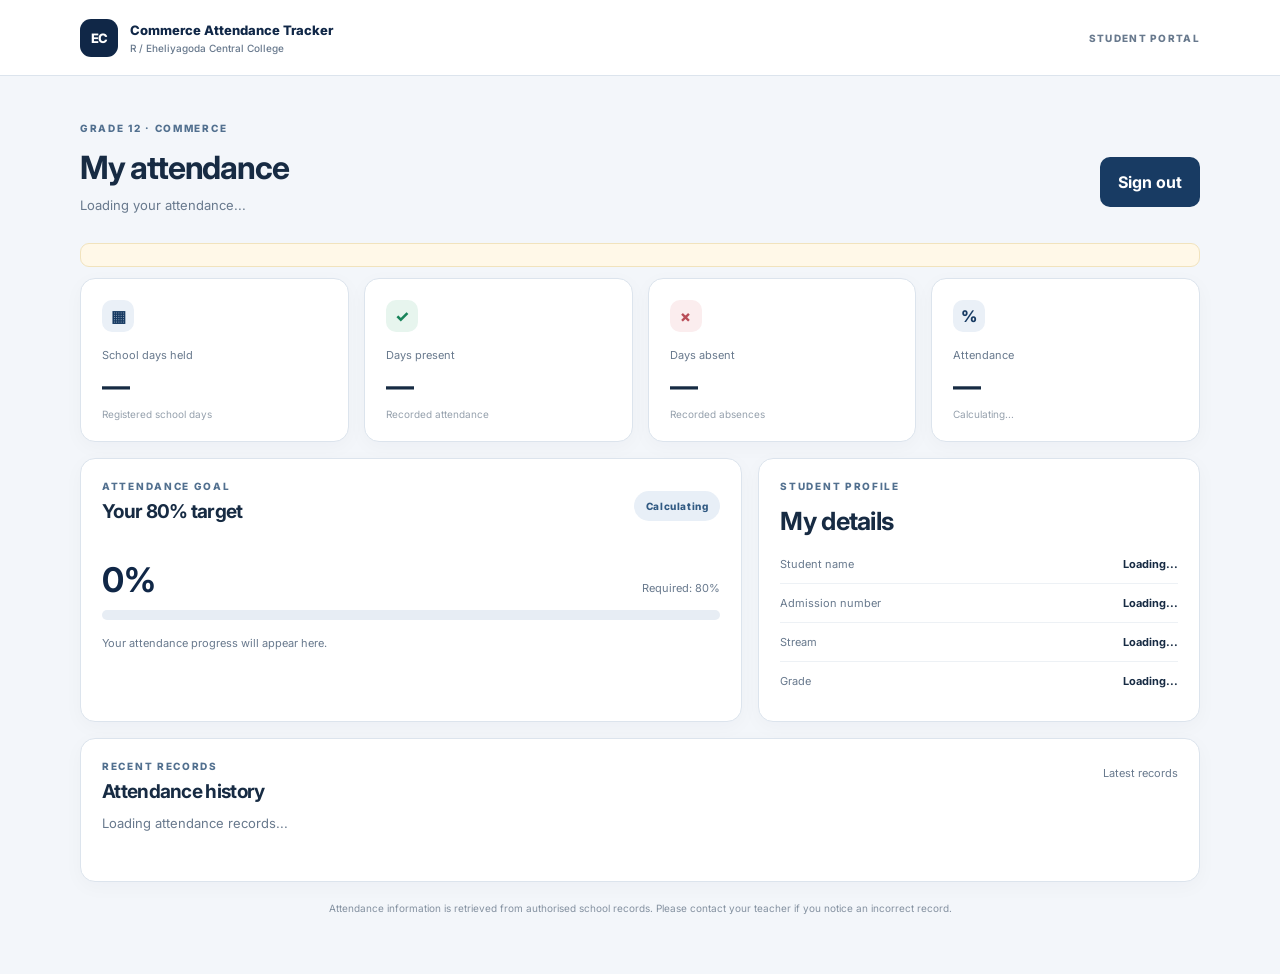
==== dashboard.html @ 5869f2b7 "Add files via upload" ====
<!DOCTYPE html>
<html lang="en">
<head>
  <meta charset="UTF-8">
  <meta name="viewport" content="width=device-width, initial-scale=1.0">
  <title>My Attendance | Commerce Attendance Tracker</title>
  <link rel="stylesheet" href="styles.css">
</head>
<body>
  <header class="topbar">
    <a class="brand-small" href="index.html">
      <span class="brand-mark small">EC</span>
      <span>Commerce Attendance Tracker
        <small>R / Eheliyagoda Central College</small>
      </span>
    </a>
    <span class="portal-label">STUDENT PORTAL</span>
  </header>

  <main class="dashboard-wrap">

    <div class="welcome-row">
      <div>
        <p class="eyebrow dark">GRADE 12 · COMMERCE</p>
        <h1>My attendance</h1>
        <p class="muted" id="welcomeMessage">Loading your attendance...</p>
      </div>
      <button id="logoutButton" class="primary-btn" type="button">
        Sign out
      </button>
    </div>

    <p id="dashboardMessage" class="form-message" role="status"></p>

    <section class="stats-grid">
      <article class="stat-card">
        <span class="stat-icon">▦</span>
        <p class="stat-label">School days held</p>
        <strong id="schoolDays">—</strong>
        <small>Registered school days</small>
      </article>

      <article class="stat-card">
        <span class="stat-icon green">✓</span>
        <p class="stat-label">Days present</p>
        <strong id="presentDays">—</strong>
        <small>Recorded attendance</small>
      </article>

      <article class="stat-card">
        <span class="stat-icon red">×</span>
        <p class="stat-label">Days absent</p>
        <strong id="absentDays">—</strong>
        <small>Recorded absences</small>
      </article>

      <article class="stat-card">
        <span class="stat-icon">%</span>
        <p class="stat-label">Attendance</p>
        <strong id="attendanceRate">—</strong>
        <small id="attendanceSummary">Calculating...</small>
      </article>
    </section>

    <section class="content-grid">

      <article class="panel target-panel">
        <div class="panel-heading">
          <div>
            <p class="eyebrow dark">ATTENDANCE GOAL</p>
            <h2>Your 80% target</h2>
          </div>
          <span class="status-pill" id="targetStatus">Calculating</span>
        </div>

        <div class="progress-meta">
          <strong id="progressPercentage">0%</strong>
          <span>Required: 80%</span>
        </div>

        <div class="progress-track">
          <div class="progress-fill" id="progressFill" style="width:0%"></div>
        </div>

        <p class="muted small-text" id="targetMessage">
          Your attendance progress will appear here.
        </p>
      </article>

      <article class="panel profile-panel">
        <p class="eyebrow dark">STUDENT PROFILE</p>
        <h2>My details</h2>

        <div class="profile-line">
          <span>Student name</span>
          <strong id="studentName">Loading...</strong>
        </div>

        <div class="profile-line">
          <span>Admission number</span>
          <strong id="admissionNumber">Loading...</strong>
        </div>

        <div class="profile-line">
          <span>Stream</span>
          <strong id="studentStream">Loading...</strong>
        </div>

        <div class="profile-line">
          <span>Grade</span>
          <strong id="studentGrade">Loading...</strong>
        </div>
      </article>

    </section>

    <section class="panel history-panel">
      <div class="panel-heading">
        <div>
          <p class="eyebrow dark">RECENT RECORDS</p>
          <h2>Attendance history</h2>
        </div>
        <span class="muted small-text">Latest records</span>
      </div>

      <div id="historyList">
        <p class="muted">Loading attendance records...</p>
      </div>
    </section>

    <p class="disclaimer">
      Attendance information is retrieved from authorised school records.
      Please contact your teacher if you notice an incorrect record.
    </p>

  </main>

  <script type="module">
    import { createClient } from
      "https://esm.sh/@supabase/supabase-js@2";

    const SUPABASE_URL =
      "https://rnbgggtivkdytccpzvsg.supabase.co";

    const SUPABASE_PUBLISHABLE_KEY =
      "sb_publishable_Q0gvzQVL7njaiPGlsafH0g_1SA5qrZt";

    const supabase = createClient(
      SUPABASE_URL,
      SUPABASE_PUBLISHABLE_KEY
    );

    const el = (id) => document.getElementById(id);

    function showMessage(message) {
      el("dashboardMessage").textContent = message;
    }

    function formatDate(dateString) {
      return new Date(dateString + "T00:00:00")
        .toLocaleDateString("en-GB", {
          day: "2-digit",
          month: "short",
          year: "numeric"
        });
    }

    function addHistoryRecord(date, status) {
      const row = document.createElement("div");
      row.className = "history-row";

      const dot = document.createElement("span");
      dot.className =
        "date-dot " + (status === "present" ? "present" : "absent");

      const dateText = document.createElement("span");
      dateText.textContent = formatDate(date);

      const statusText = document.createElement("strong");
      statusText.className =
        status === "present" ? "present-text" : "absent-text";

      statusText.textContent =
        status.charAt(0).toUpperCase() + status.slice(1);

      row.append(dot, dateText, statusText);
      el("historyList").appendChild(row);
    }

    async function loadDashboard() {
      try {
        const { data: sessionData, error: sessionError } =
          await supabase.auth.getSession();

        if (sessionError) throw sessionError;

        const session = sessionData.session;

        if (!session) {
          window.location.replace("index.html");
          return;
        }

        const user = session.user;

        const { data: student, error: studentError } =
          await supabase
            .from("students")
            .select("full_name, admission_number, grade, stream")
            .eq("auth_user_id", user.id)
            .maybeSingle();

        if (studentError) throw studentError;

        if (!student) {
          throw new Error("Student profile not found. Please contact your teacher.");
        }

        el("studentName").textContent = student.full_name;
        el("admissionNumber").textContent = student.admission_number;
        el("studentStream").textContent = student.stream;
        el("studentGrade").textContent = student.grade;
        el("welcomeMessage").textContent =
          "Welcome, " + student.full_name + ". Here is your attendance overview.";

        const [daysResult, attendanceResult] = await Promise.all([
          supabase
            .from("school_days")
            .select("school_date")
            .eq("is_school_day", true),

          supabase
            .from("attendance")
            .select("school_date, status")
            .eq("student_id", (
              await supabase
                .from("students")
                .select("id")
                .eq("auth_user_id", user.id)
                .single()
            ).data.id)
            .order("school_date", { ascending: false })
        ]);

        if (daysResult.error) throw daysResult.error;
        if (attendanceResult.error) throw attendanceResult.error;

        const days = daysResult.data || [];
        const records = attendanceResult.data || [];

        const present = records.filter(
          record => record.status === "present"
        ).length;

        const absent = records.filter(
          record => record.status === "absent"
        ).length;

        const totalDays = days.length;

        const percentage = totalDays > 0
          ? (present / totalDays) * 100
          : 0;

        const roundedPercentage = Math.round(percentage);

        el("schoolDays").textContent = totalDays;
        el("presentDays").textContent = present;
        el("absentDays").textContent = absent;
        el("attendanceRate").textContent =
          roundedPercentage + "%";

        el("attendanceSummary").textContent =
          present + " of " + totalDays + " school days";

        el("progressPercentage").textContent =
          roundedPercentage + "%";

        el("progressFill").style.width =
          Math.min(percentage, 100) + "%";

        if (totalDays === 0) {
          el("targetStatus").textContent = "No school days";
          el("targetMessage").textContent =
            "School days have not been registered yet.";
        } else if (percentage >= 80) {
          el("targetStatus").textContent = "Target reached";
          el("targetMessage").textContent =
            "You have reached the 80% attendance target.";
        } else {
          el("targetStatus").textContent = "Below target";
          const needed = Math.ceil(
            (0.8 * totalDays - present) / 0.2
          );

          el("targetMessage").textContent =
            "You need approximately " + Math.max(0, needed) +
            " consecutive present school days to reach 80%, assuming no additional absences.";
        }

        el("historyList").replaceChildren();

        if (records.length === 0) {
          el("historyList").textContent =
            "No attendance records available yet.";
        } else {
          records.slice(0, 10).forEach(record => {
            addHistoryRecord(record.school_date, record.status);
          });
        }

      } catch (error) {
        console.error("Dashboard error:", error);
        showMessage(error.message || "Could not load dashboard data.");
      }
    }

    el("logoutButton").addEventListener("click", async () => {
      el("logoutButton").disabled = true;

      const { error } = await supabase.auth.signOut();

      if (error) {
        showMessage("Could not sign out. Please try again.");
        el("logoutButton").disabled = false;
        return;
      }

      window.location.replace("index.html");
    });

    loadDashboard();
  </script>
</body>
</html>
---- styles.css ----
@import url('https://fonts.googleapis.com/css2?family=Inter:wght@400;500;600;700;800&display=swap');
:root{--navy:#102747;--navy2:#183b63;--blue:#2d5f94;--ink:#172b43;--muted:#68798d;--line:#dce4ed;--bg:#f3f6fa;--white:#fff;--green:#18845a;--red:#b94d58}
*{box-sizing:border-box}body{margin:0;background:var(--bg);color:var(--ink);font-family:Inter,Arial,sans-serif}a{color:inherit;text-decoration:none}
.login-page{min-height:100vh;display:grid;place-items:center;padding:28px}.login-shell{width:min(980px,100%);min-height:590px;display:grid;grid-template-columns:1fr 1fr;background:white;border-radius:24px;overflow:hidden;box-shadow:0 24px 70px #142c481c}
.brand-panel{background:linear-gradient(145deg,#102747,#1d4773);color:white;padding:54px 48px;display:flex;flex-direction:column;align-items:flex-start}.brand-mark{width:58px;height:58px;border:1px solid #ffffff70;border-radius:17px;display:grid;place-items:center;font-weight:800;font-size:20px;letter-spacing:-1px;margin-bottom:48px}.eyebrow{font-size:10px;letter-spacing:1.7px;font-weight:800;color:#d2e0ef;margin:0 0 14px}.eyebrow.dark{color:#52708f}.brand-panel h1{font-size:38px;line-height:1.15;letter-spacing:-1.5px;margin:0 0 18px}.brand-copy{max-width:330px;color:#d4e0ec;line-height:1.8;font-size:14px}.brand-footer{margin-top:auto;font-size:10px;letter-spacing:1.7px;color:#d2e0ef}.login-panel{padding:66px 54px;display:flex;flex-direction:column;justify-content:center}.mobile-brand{display:none;font-size:11px;font-weight:800;color:var(--navy);margin-bottom:35px}.login-panel h2,.panel h2{font-size:25px;letter-spacing:-.7px;margin:0 0 9px}.muted{color:var(--muted);font-size:13px;line-height:1.7;margin:0 0 26px}form{display:flex;flex-direction:column}label{font-size:12px;font-weight:700;margin:18px 0 8px}input{width:100%;border:1px solid var(--line);border-radius:10px;padding:15px 14px;font:inherit;font-size:13px;outline:none}input:focus{border-color:var(--blue);box-shadow:0 0 0 3px #2d5f9418}.primary-btn{margin-top:25px;border:0;border-radius:10px;padding:15px 18px;background:var(--navy2);color:white;font:inherit;font-weight:700;cursor:pointer}.primary-btn span{float:right}.form-message{font-size:11px;line-height:1.6;color:#7b6741;background:#fff8e8;border:1px solid #f1e3bd;padding:11px;border-radius:9px;margin-top:14px}.privacy-note{font-size:10px;color:#8793a1;line-height:1.6;margin-top:28px}
.topbar{height:76px;background:white;border-bottom:1px solid var(--line);display:flex;align-items:center;justify-content:space-between;padding:0 max(28px,calc((100vw - 1120px)/2));}.brand-small{display:flex;align-items:center;gap:12px;font-size:13px;font-weight:800;color:var(--navy)}.brand-small small{display:block;font-size:10px;color:var(--muted);font-weight:500;margin-top:4px}.brand-mark.small{width:38px;height:38px;border-radius:11px;margin:0;background:var(--navy);color:white;border:0;font-size:13px}.portal-label{font-size:10px;letter-spacing:1.3px;color:var(--muted);font-weight:800}.dashboard-wrap{width:min(1120px,calc(100% - 48px));margin:46px auto 60px}.dashboard-wrap.narrow{max-width:760px}.welcome-row{display:flex;align-items:center;justify-content:space-between;margin-bottom:27px}.welcome-row h1,.dashboard-wrap>h1{font-size:32px;letter-spacing:-1.2px;margin:0 0 7px}.welcome-row .muted{margin:0}.demo-chip,.status-pill{font-size:10px;letter-spacing:.6px;font-weight:800;border-radius:30px;padding:9px 12px;background:#e8eff7;color:#315a83}.stats-grid{display:grid;grid-template-columns:repeat(4,1fr);gap:15px}.stat-card,.panel{background:white;border:1px solid var(--line);border-radius:15px;padding:21px;box-shadow:0 5px 20px #10274708}.stat-icon{width:32px;height:32px;border-radius:10px;background:#eaf0f7;color:var(--navy2);display:grid;place-items:center;font-weight:800}.stat-icon.green{background:#e7f5ee;color:var(--green)}.stat-icon.red{background:#fbedee;color:var(--red)}.stat-label{font-size:11px;color:var(--muted);margin:16px 0 7px}.stat-card strong{font-size:28px;letter-spacing:-1px}.stat-card small{display:block;font-size:10px;color:#96a1ad;margin-top:5px}.content-grid{display:grid;grid-template-columns:1.2fr .8fr;gap:16px;margin-top:16px}.panel-heading{display:flex;align-items:center;justify-content:space-between;gap:12px}.panel-heading h2{font-size:19px}.panel-heading .eyebrow{margin-bottom:8px}.progress-meta{display:flex;align-items:baseline;justify-content:space-between;margin:27px 0 10px}.progress-meta strong{font-size:34px;color:var(--navy)}.progress-meta span,.small-text{font-size:11px;color:var(--muted)}.progress-track{height:10px;border-radius:20px;background:#e7edf4;overflow:hidden}.progress-fill{height:100%;border-radius:20px;background:linear-gradient(90deg,#244e7d,#4e80b3)}.target-panel .muted{margin:14px 0 0}.profile-line{display:flex;justify-content:space-between;gap:10px;border-bottom:1px solid #edf1f5;padding:12px 0;font-size:11px}.profile-line:last-child{border:0}.profile-line span{color:var(--muted)}.profile-line strong{text-align:right}.history-panel{margin-top:16px}.history-row{display:flex;align-items:center;gap:12px;padding:15px 0;border-bottom:1px solid #edf1f5;font-size:12px}.history-row:last-child{border:0}.history-row strong{margin-left:auto;font-size:11px}.date-dot{width:9px;height:9px;border-radius:50%}.date-dot.present{background:#26966b}.date-dot.absent{background:#c65a64}.present-text{color:var(--green)}.absent-text{color:var(--red)}.disclaimer{font-size:10px;color:#8491a0;text-align:center;margin-top:20px}.feature-list{padding-left:20px;color:#52657a;font-size:13px;line-height:2.2}.notice{margin-top:20px;padding:14px;border-radius:10px;background:#fff8e8;border:1px solid #f1e3bd;color:#79653d;font-size:12px;line-height:1.7}
@media(max-width:760px){.login-shell{grid-template-columns:1fr;min-height:0}.brand-panel{display:none}.login-panel{padding:38px 26px}.mobile-brand{display:block}.login-page{padding:16px}.stats-grid{grid-template-columns:repeat(2,1fr)}.content-grid{grid-template-columns:1fr}.welcome-row{align-items:flex-start;gap:14px;flex-direction:column}.topbar{padding:0 16px}.portal-label{font-size:8px}.dashboard-wrap{width:calc(100% - 30px);margin-top:30px}.brand-small{font-size:11px}.brand-small small{font-size:9px}}
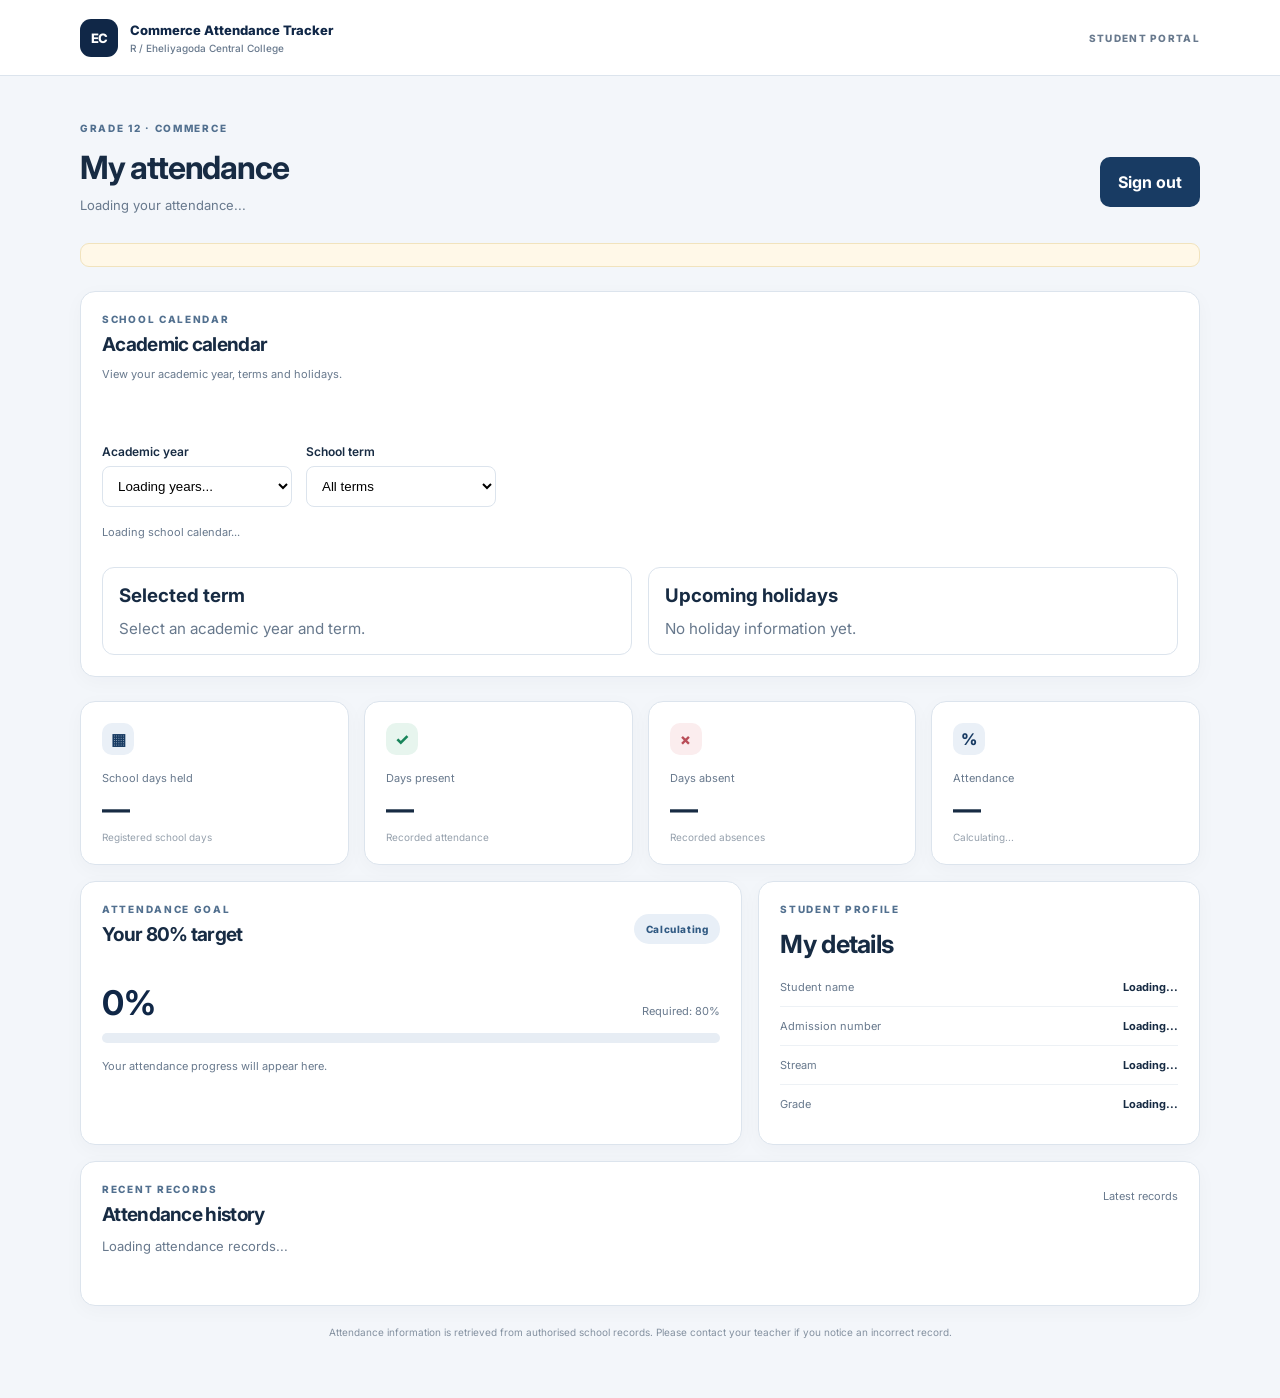
==== commit 509efcfe: "Update dashboard.html" ====
--- a/dashboard.html
+++ b/dashboard.html
@@ -6,6 +6,22 @@
   <meta name="viewport" content="width=device-width, initial-scale=1.0">
   <title>My Attendance | Commerce Attendance Tracker</title>
   <link rel="stylesheet" href="styles.css">
+
+  <style>
+    .calendar-panel { margin: 24px 0; }
+    .calendar-controls { display:flex; gap:14px; flex-wrap:wrap; margin:16px 0; }
+    .calendar-controls label { display:block; font-weight:600; margin-bottom:7px; }
+    .calendar-controls select { min-width:190px; max-width:100%; padding:11px; border:1px solid #dce4ed; border-radius:8px; background:#fff; }
+    .calendar-grid { display:grid; grid-template-columns:repeat(auto-fit,minmax(220px,1fr)); gap:16px; margin-top:18px; }
+    .calendar-card { padding:16px; border:1px solid #dce4ed; border-radius:12px; background:#fff; }
+    .calendar-card h3 { margin:0 0 12px; }
+    .calendar-item { padding:10px 0; border-bottom:1px solid #edf1f5; }
+    .calendar-item:last-child { border-bottom:0; }
+    .calendar-item strong { display:block; }
+    .calendar-item small { color:#68798d; }
+    .calendar-empty { color:#68798d; font-size:.95rem; }
+  </style>
+
 </head>
 <body>
   <header class="topbar">
@@ -33,6 +49,38 @@
 
     <p id="dashboardMessage" class="form-message" role="status"></p>
 
+
+    <section class="panel calendar-panel">
+      <div class="panel-heading">
+        <div>
+          <p class="eyebrow dark">SCHOOL CALENDAR</p>
+          <h2>Academic calendar</h2>
+          <p class="muted small-text">View your academic year, terms and holidays.</p>
+        </div>
+      </div>
+      <div class="calendar-controls">
+        <div>
+          <label for="academicYearSelect">Academic year</label>
+          <select id="academicYearSelect"><option value="">Loading years...</option></select>
+        </div>
+        <div>
+          <label for="termSelect">School term</label>
+          <select id="termSelect"><option value="">All terms</option></select>
+        </div>
+      </div>
+      <p id="calendarMessage" class="muted small-text" role="status">Loading school calendar...</p>
+      <div class="calendar-grid">
+        <div class="calendar-card">
+          <h3>Selected term</h3>
+          <div id="selectedTermDetails" class="calendar-empty">Select an academic year and term.</div>
+        </div>
+        <div class="calendar-card">
+          <h3>Upcoming holidays</h3>
+          <div id="upcomingHolidays" class="calendar-empty">No holiday information yet.</div>
+        </div>
+      </div>
+    </section>
+
     <section class="stats-grid">
       <article class="stat-card">
         <span class="stat-icon">▦</span>
@@ -137,86 +185,221 @@
   </main>
 
   <script type="module">
-    import { createClient } from
-      "https://esm.sh/@supabase/supabase-js@2";
-
-    const SUPABASE_URL =
-      "https://rnbgggtivkdytccpzvsg.supabase.co";
-
-    const SUPABASE_PUBLISHABLE_KEY =
-      "sb_publishable_Q0gvzQVL7njaiPGlsafH0g_1SA5qrZt";
-
-    const supabase = createClient(
-      SUPABASE_URL,
-      SUPABASE_PUBLISHABLE_KEY
-    );
-
+    import { createClient } from "https://esm.sh/@supabase/supabase-js@2";
+
+    const SUPABASE_URL = "https://rnbgggtivkdytccpzvsg.supabase.co";
+    const SUPABASE_PUBLISHABLE_KEY = "sb_publishable_Q0gvzQVL7njaiPGlsafH0g_1SA5qrZt";
+    const supabase = createClient(SUPABASE_URL, SUPABASE_PUBLISHABLE_KEY);
     const el = (id) => document.getElementById(id);
+
+    let studentId = null;
+    let allSchoolDays = [];
+    let allAttendance = [];
+    let allTerms = [];
+    let allHolidays = [];
+    let selectedAcademicYear = null;
 
     function showMessage(message) {
       el("dashboardMessage").textContent = message;
     }
 
     function formatDate(dateString) {
-      return new Date(dateString + "T00:00:00")
-        .toLocaleDateString("en-GB", {
-          day: "2-digit",
-          month: "short",
-          year: "numeric"
-        });
+      return new Date(dateString + "T00:00:00").toLocaleDateString("en-GB", {
+        day: "2-digit", month: "short", year: "numeric"
+      });
+    }
+
+    function todayString() {
+      const now = new Date();
+      const local = new Date(now.getTime() - now.getTimezoneOffset() * 60000);
+      return local.toISOString().slice(0, 10);
     }
 
     function addHistoryRecord(date, status) {
       const row = document.createElement("div");
       row.className = "history-row";
-
       const dot = document.createElement("span");
-      dot.className =
-        "date-dot " + (status === "present" ? "present" : "absent");
-
+      dot.className = "date-dot " + (status === "present" ? "present" : "absent");
       const dateText = document.createElement("span");
       dateText.textContent = formatDate(date);
-
       const statusText = document.createElement("strong");
-      statusText.className =
-        status === "present" ? "present-text" : "absent-text";
-
-      statusText.textContent =
-        status.charAt(0).toUpperCase() + status.slice(1);
-
+      statusText.className = status === "present" ? "present-text" : "absent-text";
+      statusText.textContent = status.charAt(0).toUpperCase() + status.slice(1);
       row.append(dot, dateText, statusText);
       el("historyList").appendChild(row);
     }
 
+    function renderCalendar() {
+      const yearId = el("academicYearSelect").value;
+      const termId = el("termSelect").value;
+      const year = window.__academicYears?.find(item => String(item.id) === yearId);
+      const termsForYear = allTerms.filter(term => String(term.academic_year_id) === yearId);
+      const selectedTerm = termsForYear.find(term => String(term.id) === termId) || null;
+
+      if (!year) {
+        el("selectedTermDetails").textContent = "No academic year has been added yet.";
+        el("upcomingHolidays").textContent = "No holiday information available.";
+        el("calendarMessage").textContent = "Your school has not added an academic year yet.";
+        renderAttendance(null);
+        return;
+      }
+
+      const rangeStart = selectedTerm?.start_date || year.start_date;
+      const rangeEnd = selectedTerm?.end_date || year.end_date;
+      el("selectedTermDetails").replaceChildren();
+
+      const title = document.createElement("strong");
+      title.textContent = selectedTerm ? selectedTerm.term_name : "All terms";
+      const dates = document.createElement("p");
+      dates.className = "muted";
+      dates.textContent = formatDate(rangeStart) + " – " + formatDate(rangeEnd);
+      const yearText = document.createElement("p");
+      yearText.className = "muted small-text";
+      yearText.textContent = "Academic year: " + year.year_name;
+      el("selectedTermDetails").append(title, dates, yearText);
+
+      const holidays = allHolidays
+        .filter(item => String(item.academic_year_id) === yearId)
+        .filter(item => item.holiday_date >= rangeStart && item.holiday_date <= rangeEnd)
+        .filter(item => item.holiday_date >= todayString())
+        .sort((a, b) => a.holiday_date.localeCompare(b.holiday_date));
+
+      el("upcomingHolidays").replaceChildren();
+      if (holidays.length === 0) {
+        el("upcomingHolidays").textContent = "No upcoming holidays recorded for this period.";
+      } else {
+        holidays.forEach(holiday => {
+          const item = document.createElement("div");
+          item.className = "calendar-item";
+          const name = document.createElement("strong");
+          name.textContent = holiday.holiday_name;
+          const date = document.createElement("small");
+          date.textContent = formatDate(holiday.holiday_date) + " · " + holiday.holiday_type;
+          item.append(name, date);
+          el("upcomingHolidays").appendChild(item);
+        });
+      }
+
+      el("calendarMessage").textContent =
+        "Calendar information is provided by your teacher. School days shown in attendance are based on registered school dates.";
+      renderAttendance({ start: rangeStart, end: rangeEnd });
+    }
+
+    function renderAttendance(range) {
+      const days = allSchoolDays.filter(day =>
+        !range || (day.school_date >= range.start && day.school_date <= range.end)
+      );
+      const records = allAttendance.filter(record =>
+        !range || (record.school_date >= range.start && record.school_date <= range.end)
+      );
+
+      const present = records.filter(record => record.status === "present").length;
+      const absent = records.filter(record => record.status === "absent").length;
+      const totalDays = days.length;
+      const percentage = totalDays > 0 ? (present / totalDays) * 100 : 0;
+      const roundedPercentage = Math.round(percentage);
+
+      el("schoolDays").textContent = totalDays;
+      el("presentDays").textContent = present;
+      el("absentDays").textContent = absent;
+      el("attendanceRate").textContent = roundedPercentage + "%";
+      el("attendanceSummary").textContent = present + " of " + totalDays + " school days";
+      el("progressPercentage").textContent = roundedPercentage + "%";
+      el("progressFill").style.width = Math.min(percentage, 100) + "%";
+
+      if (totalDays === 0) {
+        el("targetStatus").textContent = "No school days";
+        el("targetMessage").textContent = "No school days have been registered for this period yet.";
+      } else if (percentage >= 80) {
+        el("targetStatus").textContent = "Target reached";
+        el("targetMessage").textContent = "You have reached the 80% attendance target for this period.";
+      } else {
+        const needed = Math.ceil((0.8 * totalDays - present) / 0.2);
+        el("targetStatus").textContent = "Below target";
+        el("targetMessage").textContent =
+          "You need approximately " + Math.max(0, needed) +
+          " consecutive present school days to reach 80%, assuming no additional absences.";
+      }
+
+      el("historyList").replaceChildren();
+      if (records.length === 0) {
+        el("historyList").textContent = "No attendance records available for this period yet.";
+      } else {
+        records.slice().sort((a, b) => b.school_date.localeCompare(a.school_date))
+          .slice(0, 10).forEach(record => addHistoryRecord(record.school_date, record.status));
+      }
+    }
+
+    async function loadCalendar() {
+      const [yearsResult, termsResult, holidaysResult] = await Promise.all([
+        supabase.from("academic_years").select("id, year_name, start_date, end_date").order("start_date", { ascending: false }),
+        supabase.from("school_terms").select("id, academic_year_id, term_name, start_date, end_date").order("start_date"),
+        supabase.from("school_holidays").select("id, academic_year_id, holiday_name, holiday_date, holiday_type").order("holiday_date")
+      ]);
+
+      if (yearsResult.error) throw yearsResult.error;
+      if (termsResult.error) throw termsResult.error;
+      if (holidaysResult.error) throw holidaysResult.error;
+
+      const years = yearsResult.data || [];
+      allTerms = termsResult.data || [];
+      allHolidays = holidaysResult.data || [];
+      window.__academicYears = years;
+
+      const yearSelect = el("academicYearSelect");
+      yearSelect.replaceChildren();
+      if (years.length === 0) {
+        yearSelect.add(new Option("No academic years", ""));
+        el("termSelect").replaceChildren(new Option("All terms", ""));
+        renderCalendar();
+        return;
+      }
+
+      years.forEach(year => yearSelect.add(new Option(year.year_name, year.id)));
+      const today = todayString();
+      const currentYear = years.find(year => year.start_date <= today && year.end_date >= today) || years[0];
+      yearSelect.value = String(currentYear.id);
+      selectedAcademicYear = currentYear.id;
+      updateTermOptions(true);
+    }
+
+    function updateTermOptions(chooseCurrent) {
+      const yearId = el("academicYearSelect").value;
+      const terms = allTerms.filter(term => String(term.academic_year_id) === yearId);
+      const termSelect = el("termSelect");
+      termSelect.replaceChildren();
+      termSelect.add(new Option("All terms", ""));
+      terms.forEach(term => termSelect.add(new Option(term.term_name, term.id)));
+
+      if (chooseCurrent) {
+        const today = todayString();
+        const current = terms.find(term => term.start_date <= today && term.end_date >= today);
+        if (current) termSelect.value = String(current.id);
+      }
+      renderCalendar();
+    }
+
     async function loadDashboard() {
       try {
-        const { data: sessionData, error: sessionError } =
-          await supabase.auth.getSession();
-
+        const { data: sessionData, error: sessionError } = await supabase.auth.getSession();
         if (sessionError) throw sessionError;
-
         const session = sessionData.session;
-
         if (!session) {
           window.location.replace("index.html");
           return;
         }
 
         const user = session.user;
-
-        const { data: student, error: studentError } =
-          await supabase
-            .from("students")
-            .select("full_name, admission_number, grade, stream")
-            .eq("auth_user_id", user.id)
-            .maybeSingle();
+        const { data: student, error: studentError } = await supabase
+          .from("students")
+          .select("id, full_name, admission_number, grade, stream")
+          .eq("auth_user_id", user.id)
+          .maybeSingle();
 
         if (studentError) throw studentError;
-
-        if (!student) {
-          throw new Error("Student profile not found. Please contact your teacher.");
-        }
-
+        if (!student) throw new Error("Student profile not found. Please contact your teacher.");
+
+        studentId = student.id;
         el("studentName").textContent = student.full_name;
         el("admissionNumber").textContent = student.admission_number;
         el("studentStream").textContent = student.stream;
@@ -225,108 +408,34 @@
           "Welcome, " + student.full_name + ". Here is your attendance overview.";
 
         const [daysResult, attendanceResult] = await Promise.all([
-          supabase
-            .from("school_days")
-            .select("school_date")
-            .eq("is_school_day", true),
-
-          supabase
-            .from("attendance")
-            .select("school_date, status")
-            .eq("student_id", (
-              await supabase
-                .from("students")
-                .select("id")
-                .eq("auth_user_id", user.id)
-                .single()
-            ).data.id)
+          supabase.from("school_days").select("school_date").eq("is_school_day", true),
+          supabase.from("attendance").select("school_date, status").eq("student_id", studentId)
             .order("school_date", { ascending: false })
         ]);
 
         if (daysResult.error) throw daysResult.error;
         if (attendanceResult.error) throw attendanceResult.error;
-
-        const days = daysResult.data || [];
-        const records = attendanceResult.data || [];
-
-        const present = records.filter(
-          record => record.status === "present"
-        ).length;
-
-        const absent = records.filter(
-          record => record.status === "absent"
-        ).length;
-
-        const totalDays = days.length;
-
-        const percentage = totalDays > 0
-          ? (present / totalDays) * 100
-          : 0;
-
-        const roundedPercentage = Math.round(percentage);
-
-        el("schoolDays").textContent = totalDays;
-        el("presentDays").textContent = present;
-        el("absentDays").textContent = absent;
-        el("attendanceRate").textContent =
-          roundedPercentage + "%";
-
-        el("attendanceSummary").textContent =
-          present + " of " + totalDays + " school days";
-
-        el("progressPercentage").textContent =
-          roundedPercentage + "%";
-
-        el("progressFill").style.width =
-          Math.min(percentage, 100) + "%";
-
-        if (totalDays === 0) {
-          el("targetStatus").textContent = "No school days";
-          el("targetMessage").textContent =
-            "School days have not been registered yet.";
-        } else if (percentage >= 80) {
-          el("targetStatus").textContent = "Target reached";
-          el("targetMessage").textContent =
-            "You have reached the 80% attendance target.";
-        } else {
-          el("targetStatus").textContent = "Below target";
-          const needed = Math.ceil(
-            (0.8 * totalDays - present) / 0.2
-          );
-
-          el("targetMessage").textContent =
-            "You need approximately " + Math.max(0, needed) +
-            " consecutive present school days to reach 80%, assuming no additional absences.";
-        }
-
-        el("historyList").replaceChildren();
-
-        if (records.length === 0) {
-          el("historyList").textContent =
-            "No attendance records available yet.";
-        } else {
-          records.slice(0, 10).forEach(record => {
-            addHistoryRecord(record.school_date, record.status);
-          });
-        }
-
+        allSchoolDays = daysResult.data || [];
+        allAttendance = attendanceResult.data || [];
+
+        await loadCalendar();
       } catch (error) {
         console.error("Dashboard error:", error);
         showMessage(error.message || "Could not load dashboard data.");
       }
     }
 
+    el("academicYearSelect").addEventListener("change", () => updateTermOptions(true));
+    el("termSelect").addEventListener("change", renderCalendar);
+
     el("logoutButton").addEventListener("click", async () => {
       el("logoutButton").disabled = true;
-
       const { error } = await supabase.auth.signOut();
-
       if (error) {
         showMessage("Could not sign out. Please try again.");
         el("logoutButton").disabled = false;
         return;
       }
-
       window.location.replace("index.html");
     });
 
